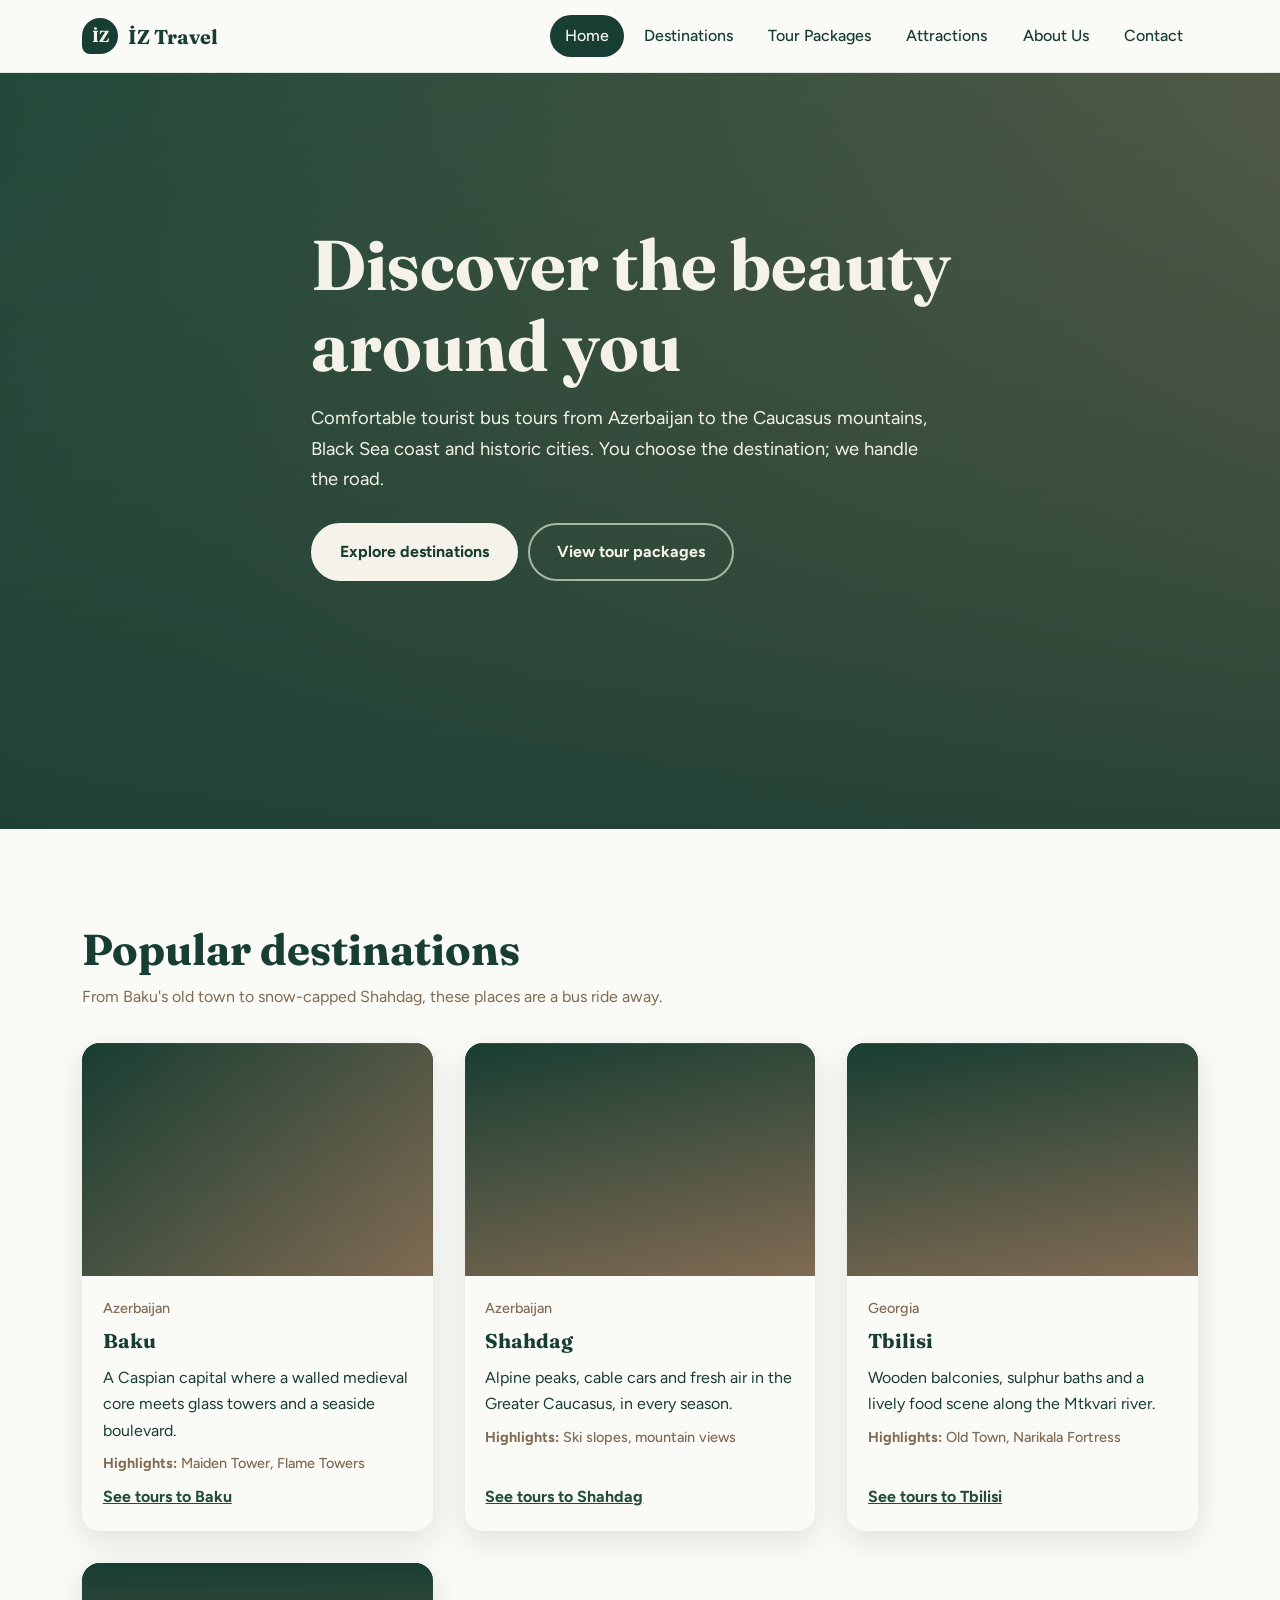
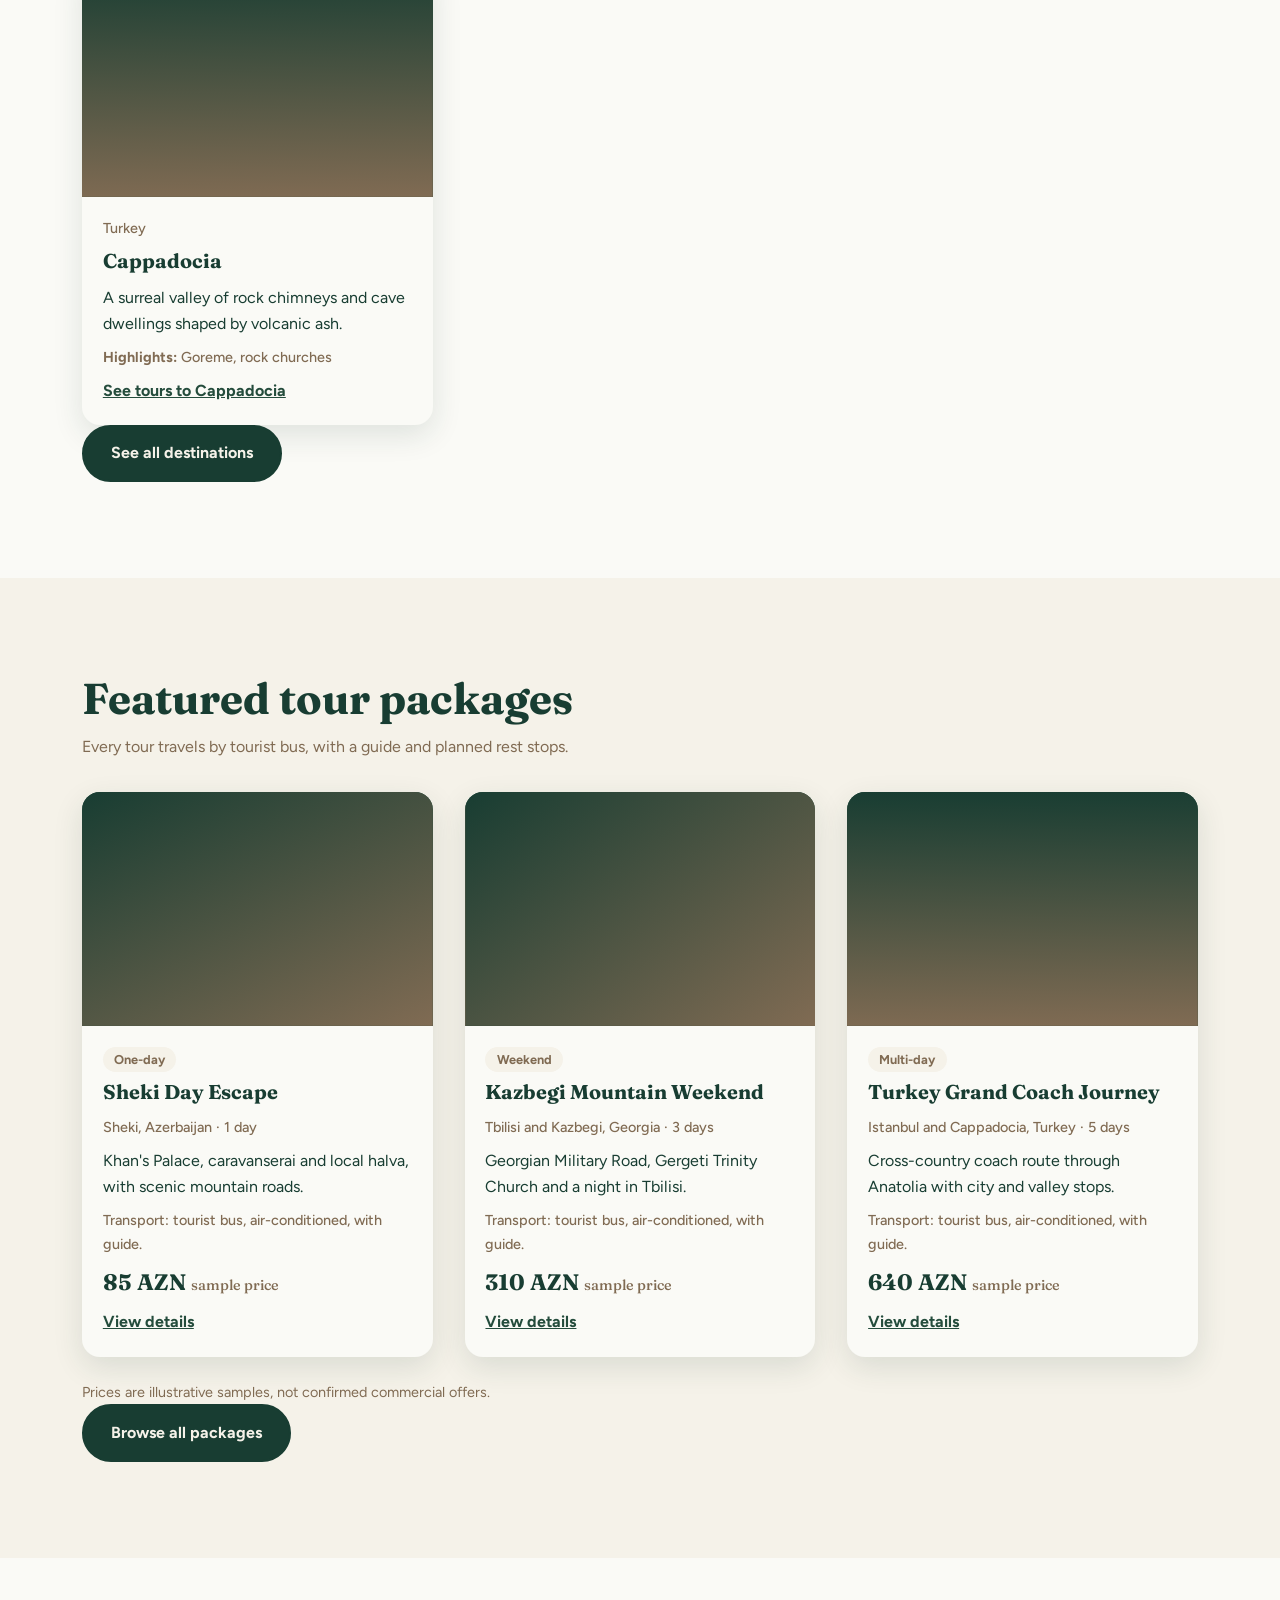
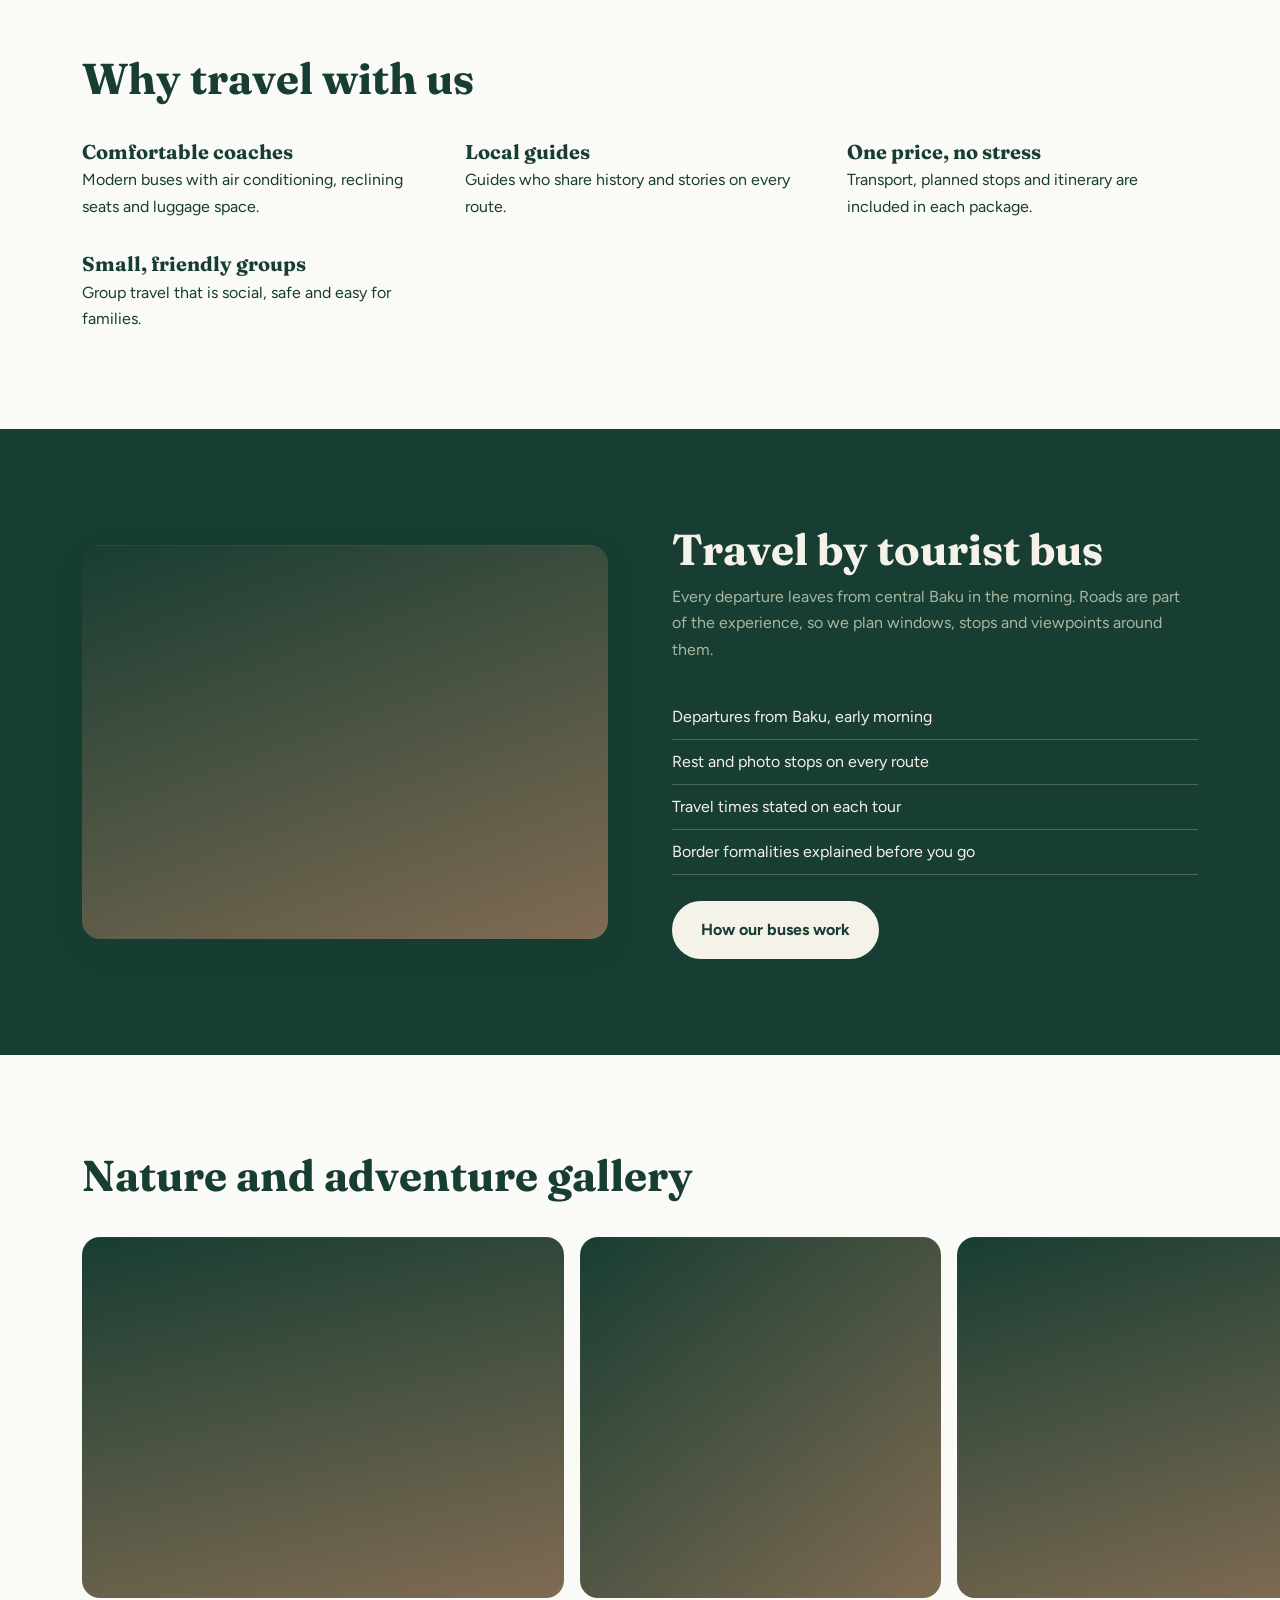
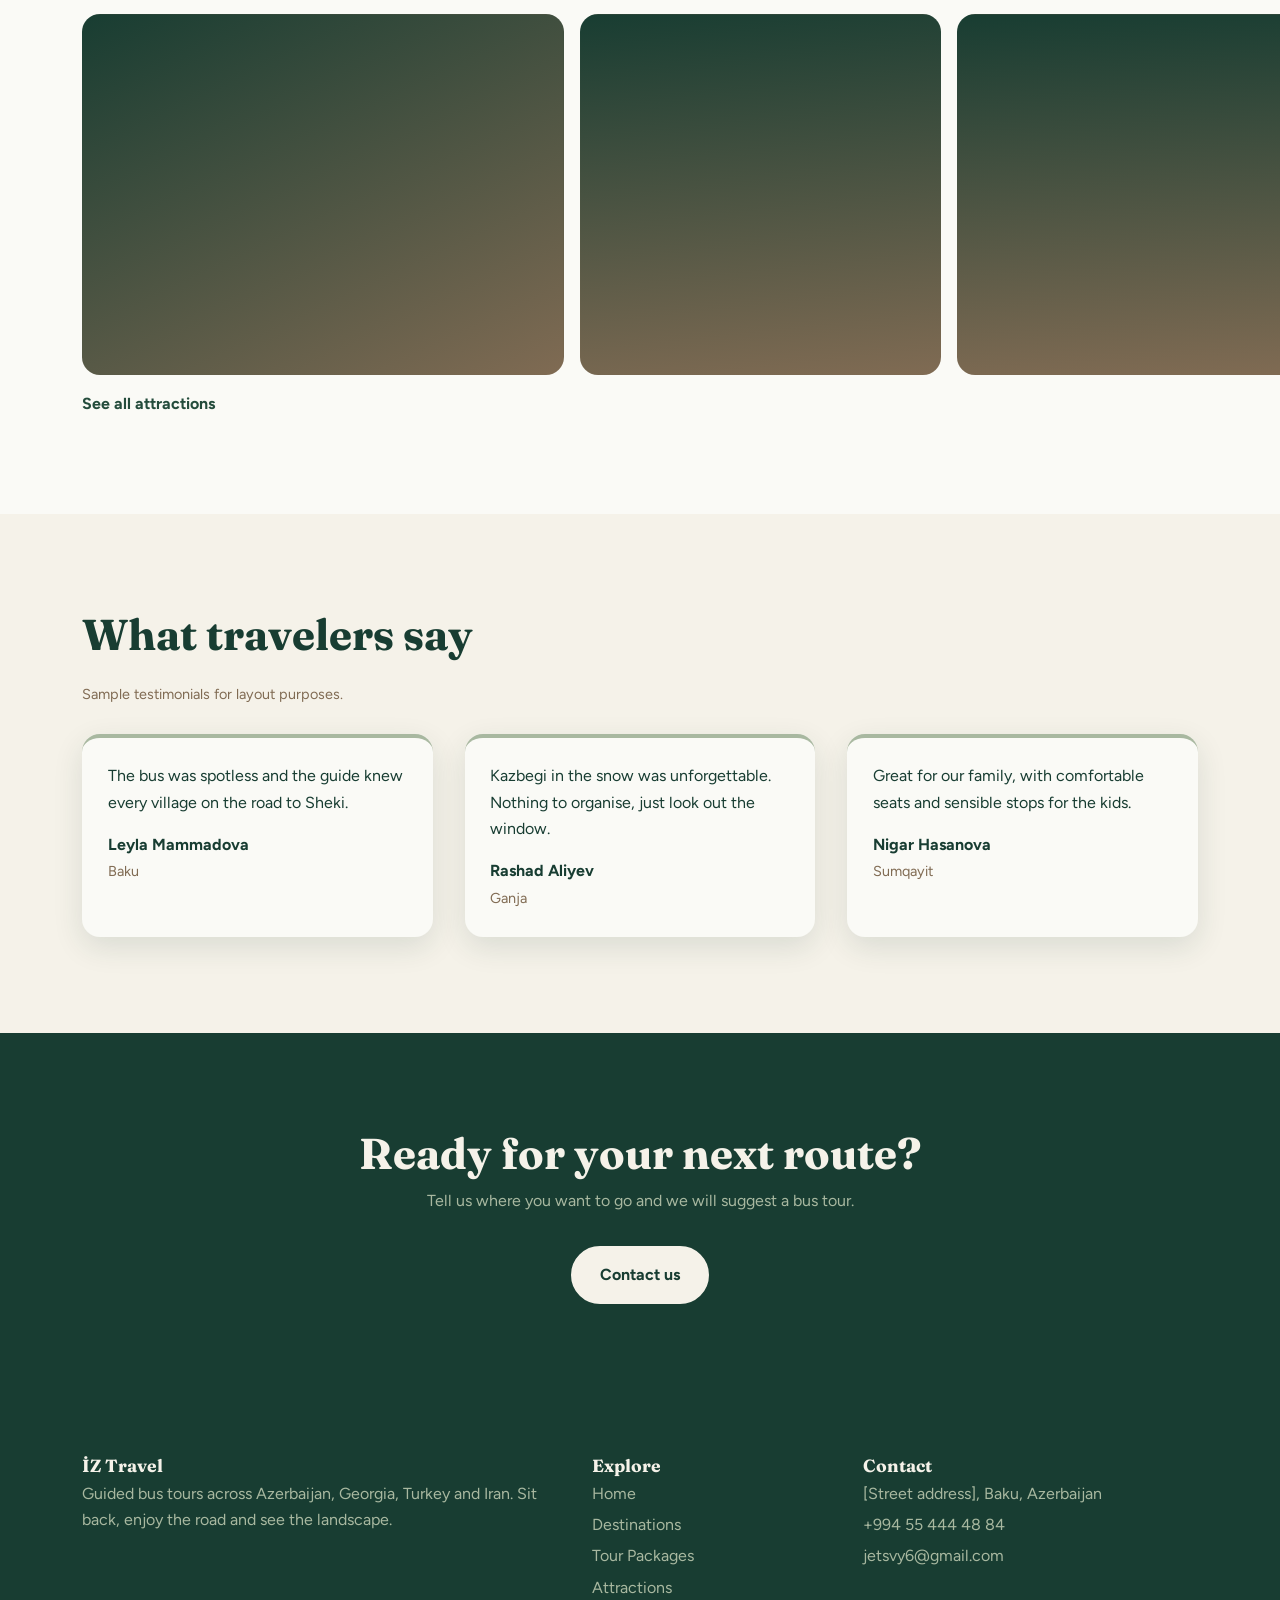
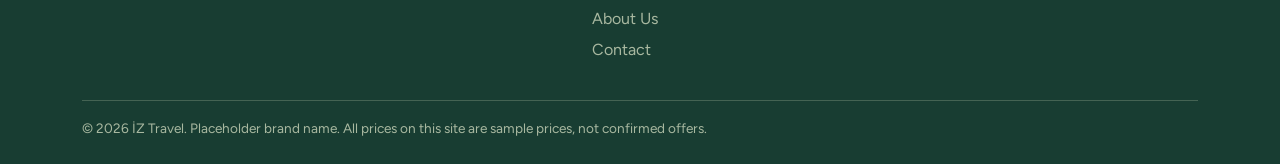
==== index.html @ ba912bdd "Add files via upload" ====
<!DOCTYPE html>
<html lang="en">
<head>
<meta charset="UTF-8">
<meta name="viewport" content="width=device-width, initial-scale=1">
<title>İZ Travel</title>
<meta name="description" content="Guided tourist bus tours across Azerbaijan, Georgia, Turkey and Iran.">
<link rel="stylesheet" href="style.css">
</head>
<body>
<header class="site-header"><nav class="nav" aria-label="Main">
<a class="brand" href="index.html"><span class="logo">İZ</span>İZ Travel</a>
<input type="checkbox" id="nav-toggle" class="nav-toggle" aria-label="Toggle menu"><label for="nav-toggle" class="burger">Menu</label>
<ul class="nav-links">
<li><a href="index.html" class="active" aria-current="page">Home</a></li>
<li><a href="destinations.html">Destinations</a></li>
<li><a href="tours.html">Tour Packages</a></li>
<li><a href="attractions.html">Attractions</a></li>
<li><a href="about.html">About Us</a></li>
<li><a href="contact.html">Contact</a></li>
</ul></nav></header><main>
<section class="hero"><div class="wrap">
<h1>Discover the beauty around you</h1>
<p>Comfortable tourist bus tours from Azerbaijan to the Caucasus mountains, Black Sea coast and historic cities. You choose the destination; we handle the road.</p>
<a class="btn" href="destinations.html">Explore destinations</a><a class="btn ghost" href="tours.html">View tour packages</a>
</div></section>
<section class="section"><div class="wrap"><h2>Popular destinations</h2><p class="lead">From Baku's old town to snow-capped Shahdag, these places are a bus ride away.</p><div class="grid">
<article class="card"><div class="pic img-baku" role="img" aria-label="Baku, Azerbaijan"></div><div class="body"><span class="meta">Azerbaijan</span><h3>Baku</h3><p>A Caspian capital where a walled medieval core meets glass towers and a seaside boulevard.</p><p class="meta"><strong>Highlights:</strong> Maiden Tower, Flame Towers</p><a class="more" href="tours.html">See tours to Baku</a></div></article>
<article class="card"><div class="pic img-shahdag" role="img" aria-label="Shahdag, Azerbaijan"></div><div class="body"><span class="meta">Azerbaijan</span><h3>Shahdag</h3><p>Alpine peaks, cable cars and fresh air in the Greater Caucasus, in every season.</p><p class="meta"><strong>Highlights:</strong> Ski slopes, mountain views</p><a class="more" href="tours.html">See tours to Shahdag</a></div></article>
<article class="card"><div class="pic img-tbilisi" role="img" aria-label="Tbilisi, Georgia"></div><div class="body"><span class="meta">Georgia</span><h3>Tbilisi</h3><p>Wooden balconies, sulphur baths and a lively food scene along the Mtkvari river.</p><p class="meta"><strong>Highlights:</strong> Old Town, Narikala Fortress</p><a class="more" href="tours.html">See tours to Tbilisi</a></div></article>
<article class="card"><div class="pic img-cappadocia" role="img" aria-label="Cappadocia, Turkey"></div><div class="body"><span class="meta">Turkey</span><h3>Cappadocia</h3><p>A surreal valley of rock chimneys and cave dwellings shaped by volcanic ash.</p><p class="meta"><strong>Highlights:</strong> Goreme, rock churches</p><a class="more" href="tours.html">See tours to Cappadocia</a></div></article>
</div><p><a class="btn solid" href="destinations.html">See all destinations</a></p></div></section>
<section class="section alt"><div class="wrap"><h2>Featured tour packages</h2><p class="lead">Every tour travels by tourist bus, with a guide and planned rest stops.</p><div class="grid">
<article class="card"><div class="pic img-sheki" role="img" aria-label="Sheki Day Escape"></div><div class="body"><span class="tag">One-day</span><h3>Sheki Day Escape</h3><p class="meta">Sheki, Azerbaijan &middot; 1 day</p><p>Khan's Palace, caravanserai and local halva, with scenic mountain roads.</p><p class="meta">Transport: tourist bus, air-conditioned, with guide.</p><p class="price">85 AZN <span class="meta">sample price</span></p><a class="more" href="contact.html#enquiry">View details</a></div></article>
<article class="card"><div class="pic img-kazbegi" role="img" aria-label="Kazbegi Mountain Weekend"></div><div class="body"><span class="tag">Weekend</span><h3>Kazbegi Mountain Weekend</h3><p class="meta">Tbilisi and Kazbegi, Georgia &middot; 3 days</p><p>Georgian Military Road, Gergeti Trinity Church and a night in Tbilisi.</p><p class="meta">Transport: tourist bus, air-conditioned, with guide.</p><p class="price">310 AZN <span class="meta">sample price</span></p><a class="more" href="contact.html#enquiry">View details</a></div></article>
<article class="card"><div class="pic img-cappadocia" role="img" aria-label="Turkey Grand Coach Journey"></div><div class="body"><span class="tag">Multi-day</span><h3>Turkey Grand Coach Journey</h3><p class="meta">Istanbul and Cappadocia, Turkey &middot; 5 days</p><p>Cross-country coach route through Anatolia with city and valley stops.</p><p class="meta">Transport: tourist bus, air-conditioned, with guide.</p><p class="price">640 AZN <span class="meta">sample price</span></p><a class="more" href="contact.html#enquiry">View details</a></div></article>
</div><p class="note">Prices are illustrative samples, not confirmed commercial offers.</p><p><a class="btn solid" href="tours.html">Browse all packages</a></p></div></section>
<section class="section"><div class="wrap"><h2>Why travel with us</h2><br><div class="grid">
<div><h3>Comfortable coaches</h3><p>Modern buses with air conditioning, reclining seats and luggage space.</p></div>
<div><h3>Local guides</h3><p>Guides who share history and stories on every route.</p></div>
<div><h3>One price, no stress</h3><p>Transport, planned stops and itinerary are included in each package.</p></div>
<div><h3>Small, friendly groups</h3><p>Group travel that is social, safe and easy for families.</p></div>
</div></div></section>
<section class="section dark"><div class="wrap split"><div class="pic img-bus" role="img" aria-label="Modern tourist coach on a mountain road"></div>
<div><h2>Travel by tourist bus</h2><p class="lead">Every departure leaves from central Baku in the morning. Roads are part of the experience, so we plan windows, stops and viewpoints around them.</p>
<ul class="facts"><li>Departures from Baku, early morning</li><li>Rest and photo stops on every route</li><li>Travel times stated on each tour</li><li>Border formalities explained before you go</li></ul><br><a class="btn" href="about.html#bus">How our buses work</a></div></div></section>
<section class="section"><div class="wrap"><h2>Nature and adventure gallery</h2><br><div class="gallery">
<div class="img-nohur" role="img" aria-label="Nohur Lake"></div><div class="img-waterfall" role="img" aria-label="Waterfall in a forest"></div><div class="img-khinalig" role="img" aria-label="Khinalig village"></div>
<div class="img-uzungol" role="img" aria-label="Uzungol Lake"></div><div class="img-gobustan" role="img" aria-label="Gobustan rock landscape"></div><div class="img-batumi" role="img" aria-label="Batumi seafront"></div>
</div><p><a class="back" href="attractions.html">See all attractions</a></p></div></section>
<section class="section alt"><div class="wrap"><h2>What travelers say</h2><p class="note">Sample testimonials for layout purposes.</p><br><div class="grid">
<blockquote class="quote"><p>The bus was spotless and the guide knew every village on the road to Sheki.</p><strong>Leyla Mammadova</strong><span>Baku</span></blockquote>
<blockquote class="quote"><p>Kazbegi in the snow was unforgettable. Nothing to organise, just look out the window.</p><strong>Rashad Aliyev</strong><span>Ganja</span></blockquote>
<blockquote class="quote"><p>Great for our family, with comfortable seats and sensible stops for the kids.</p><strong>Nigar Hasanova</strong><span>Sumqayit</span></blockquote>
</div></div></section>
<section class="section dark cta"><div class="wrap"><h2>Ready for your next route?</h2><p class="lead">Tell us where you want to go and we will suggest a bus tour.</p><a class="btn" href="contact.html">Contact us</a></div></section>
</main>
<footer class="site-footer"><div class="wrap">
<div class="foot">
<div><h3>İZ Travel</h3><p>Guided bus tours across Azerbaijan, Georgia, Turkey and Iran. Sit back, enjoy the road and see the landscape.</p></div>
<div><h3>Explore</h3><ul><li><a href="index.html">Home</a></li><li><a href="destinations.html">Destinations</a></li><li><a href="tours.html">Tour Packages</a></li><li><a href="attractions.html">Attractions</a></li><li><a href="about.html">About Us</a></li><li><a href="contact.html">Contact</a></li></ul></div>
<div><h3>Contact</h3><ul><li>[Street address], Baku, Azerbaijan</li><li>+994 55 444 48 84</li><li>jetsvy6@gmail.com</li></ul></div>
</div>
<p class="copy">&copy; 2026 İZ Travel. Placeholder brand name. All prices on this site are sample prices, not confirmed offers.</p>
</div></footer>
</body></html>
---- style.css ----
/* 1. VARIABLES */
@import url('https://fonts.googleapis.com/css2?family=Fraunces:opsz,wght@9..144,500;9..144,700&family=Figtree:wght@400;500;700&display=swap');
:root{--forest:#183D32;--deep:#244C3C;--sage:#A8B8A0;--cream:#F5F2E9;--white:#FAFAF6;--earth:#806B53;
--r:18px;--shadow:0 10px 30px rgba(24,61,50,.12);--gap:clamp(1rem,3vw,2rem);--wrap:1180px;
--serif:'Fraunces',Georgia,serif;--sans:'Figtree',system-ui,sans-serif}
/* 2. BASE */
*{box-sizing:border-box;margin:0;padding:0}
html{scroll-behavior:smooth}
body{font-family:var(--sans);background:var(--white);color:var(--forest);line-height:1.65;overflow-x:hidden}
h1,h2,h3{font-family:var(--serif);line-height:1.15;color:var(--forest)}
h1{font-size:clamp(2.4rem,6vw,4.4rem)}h2{font-size:clamp(1.8rem,3.6vw,2.7rem);margin-bottom:.6rem}h3{font-size:1.25rem;margin-bottom:.3rem}
a{color:inherit}ul{list-style:none}
:focus-visible{outline:3px solid var(--earth);outline-offset:3px}
.wrap{max-width:var(--wrap);margin:auto;padding:0 var(--gap)}
.section{padding:clamp(3.5rem,8vw,6rem) 0}.alt{background:var(--cream)}.dark{background:var(--forest);color:var(--cream)}
.dark h2,.dark h3{color:var(--cream)}
.lead{max-width:62ch;color:var(--earth);margin-bottom:2rem}.dark .lead{color:var(--sage)}
.note{font-size:.9rem;color:var(--earth);margin-top:1.5rem}
/* 3. NAVIGATION */
.site-header{position:sticky;top:0;z-index:50;background:rgba(250,250,246,.96);border-bottom:1px solid rgba(24,61,50,.1)}
.nav{display:flex;align-items:center;justify-content:space-between;height:72px;max-width:var(--wrap);margin:auto;padding:0 var(--gap)}
.brand{display:flex;align-items:center;gap:.6rem;font-family:var(--serif);font-weight:700;font-size:1.25rem;text-decoration:none}
.logo{width:36px;height:36px;border-radius:50% 50% 50% 8px;background:var(--forest);color:var(--cream);display:grid;place-items:center;font-size:1rem}
.nav-links{display:flex;gap:.3rem}
.nav-links a{display:block;padding:.5rem .95rem;border-radius:99px;text-decoration:none;font-weight:500;transition:background .25s}
.nav-links a:hover{background:var(--cream)}.nav-links a.active{background:var(--forest);color:var(--cream)}
.nav-toggle{display:none}.burger{display:none;cursor:pointer;font-weight:700;padding:.5rem 1rem;border:2px solid var(--forest);border-radius:99px}
/* 4. BUTTONS */
.btn{display:inline-block;padding:.85rem 1.7rem;border-radius:99px;background:var(--cream);color:var(--forest);font-weight:700;text-decoration:none;border:2px solid var(--cream);cursor:pointer;font:inherit;font-weight:700;transition:transform .25s,background .25s}
.btn:hover{transform:translateY(-3px)}
.btn.solid{background:var(--forest);color:var(--cream);border-color:var(--forest)}.btn.solid:hover{background:var(--deep)}
.btn.ghost{background:transparent;color:var(--cream);border-color:var(--sage)}
.btn.line{background:transparent;border-color:var(--forest)}
/* 5. IMAGES (local file with colour fallback, so missing photos never look broken) */
[class*="img-"]{background-size:cover;background-position:center;background-color:var(--deep)}
/* 6. HERO */
.hero{min-height:84vh;display:flex;align-items:flex-end;color:var(--cream);position:relative;
background:linear-gradient(180deg,rgba(24,61,50,.2),rgba(24,61,50,.85)),url(../images/hero.jpg) center/cover,linear-gradient(135deg,var(--deep),var(--earth))}
.hero .wrap{padding-bottom:clamp(3rem,8vw,6rem)}.hero h1{color:var(--cream);max-width:14ch;margin-bottom:1rem}
.hero p{max-width:52ch;font-size:1.15rem;margin-bottom:1.8rem}.hero .btn+.btn{margin-left:.6rem}
.page-hero{padding:clamp(4rem,10vw,7rem) 0 3rem;background:linear-gradient(rgba(24,61,50,.82),rgba(24,61,50,.82)),url(../images/hero.jpg) center/cover,var(--forest);color:var(--cream)}
.page-hero h1,.page-hero p{color:var(--cream)}.page-hero p{max-width:60ch;margin-top:.8rem}
/* 7. GRIDS & CARDS */
.grid{display:grid;gap:var(--gap);grid-template-columns:repeat(auto-fill,minmax(270px,1fr))}
.card{background:var(--white);border-radius:var(--r);overflow:hidden;box-shadow:var(--shadow);display:flex;flex-direction:column;transition:transform .3s}
.card:hover{transform:translateY(-6px)}
.card .pic{aspect-ratio:3/2}.card .body{padding:1.3rem;display:flex;flex-direction:column;gap:.5rem;flex:1}
.card .meta{font-size:.9rem;color:var(--earth);font-weight:500}.card .more{margin-top:auto;font-weight:700;color:var(--deep)}
.tag{align-self:flex-start;background:var(--cream);color:var(--earth);font-size:.8rem;font-weight:700;padding:.15rem .7rem;border-radius:99px}
.price{font-family:var(--serif);font-size:1.4rem;font-weight:700}
.split{display:grid;grid-template-columns:1fr 1fr;gap:clamp(1.5rem,5vw,4rem);align-items:center}
.split .pic{aspect-ratio:4/3;border-radius:var(--r);box-shadow:var(--shadow)}
.facts li{padding:.55rem 0;border-bottom:1px solid rgba(168,184,160,.35)}
.gallery{display:grid;gap:1rem;grid-template-columns:repeat(3,1fr)}
.gallery div{aspect-ratio:1;border-radius:var(--r);transition:transform .3s}.gallery div:hover{transform:scale(1.03)}
.gallery div:nth-child(1),.gallery div:nth-child(4){grid-row:span 1;aspect-ratio:4/3}
.quote{padding:1.6rem;background:var(--white);border-radius:var(--r);box-shadow:var(--shadow);border-top:4px solid var(--sage)}
.quote p{margin-bottom:1rem}.quote strong{display:block}.quote span{font-size:.9rem;color:var(--earth)}
.cta{text-align:center}.cta .lead{margin-inline:auto}
.attr{display:grid;grid-template-columns:1fr 1fr;gap:clamp(1.5rem,4vw,3rem);align-items:center;margin-bottom:4rem}
.attr:nth-child(even) .pic{order:2}.attr .pic{aspect-ratio:3/2;border-radius:var(--r);box-shadow:var(--shadow)}
.fact{margin-top:.8rem;padding:.8rem 1rem;background:var(--cream);border-left:4px solid var(--earth);border-radius:0 12px 12px 0;font-size:.95rem}
.back{display:inline-block;margin-top:1rem;font-weight:700;text-decoration:none;color:var(--deep)}
/* 8. FORM */
.form{display:grid;gap:1rem;background:var(--cream);padding:clamp(1.3rem,4vw,2.2rem);border-radius:var(--r);box-shadow:var(--shadow)}
.form label{font-weight:700;display:grid;gap:.35rem}
.form input,.form textarea{font:inherit;padding:.8rem 1rem;border:2px solid var(--sage);border-radius:12px;background:var(--white);color:var(--forest)}
.form input:focus,.form textarea:focus{outline:none;border-color:var(--forest)}
/* 9. FOOTER */
.site-footer{background:var(--forest);color:var(--sage);padding:3.5rem 0 1.5rem}
.site-footer h3{color:var(--cream);font-size:1.1rem}.site-footer a{text-decoration:none}.site-footer a:hover{color:var(--cream)}
.foot{display:grid;grid-template-columns:2fr 1fr 1.4fr;gap:2rem}.foot li{margin:.3rem 0}
.copy{margin-top:2rem;padding-top:1rem;border-top:1px solid rgba(168,184,160,.3);font-size:.85rem}
/* 10. RESPONSIVE */
@media(max-width:860px){
.burger{display:block}.nav-links{display:none;position:absolute;top:72px;left:0;right:0;flex-direction:column;background:var(--white);padding:1rem var(--gap);box-shadow:var(--shadow)}
.nav-toggle:checked~.nav-links{display:flex}
.split,.attr,.foot{grid-template-columns:1fr}.attr:nth-child(even) .pic{order:0}.gallery{grid-template-columns:repeat(2,1fr)}
.hero .btn+.btn{margin:.6rem 0 0}}
@media(max-width:480px){.grid{grid-template-columns:1fr}}
@media(prefers-reduced-motion:reduce){*{transition:none!important;scroll-behavior:auto!important}}




.img-baku{background-image:url(../images/baku.jpg),linear-gradient(140deg,var(--forest),var(--earth))}
.img-gabala{background-image:url(../images/gabala.jpg),linear-gradient(147deg,var(--forest),var(--earth))}
.img-sheki{background-image:url(../images/sheki.jpg),linear-gradient(154deg,var(--forest),var(--earth))}
.img-guba{background-image:url(../images/guba.jpg),linear-gradient(161deg,var(--forest),var(--earth))}
.img-shahdag{background-image:url(../images/shahdag.jpg),linear-gradient(168deg,var(--forest),var(--earth))}
.img-shamakhi{background-image:url(../images/shamakhi.jpg),linear-gradient(175deg,var(--forest),var(--earth))}
.img-lankaran{background-image:url(../images/lankaran.jpg),linear-gradient(142deg,var(--forest),var(--earth))}
.img-ganja{background-image:url(../images/ganja.jpg),linear-gradient(149deg,var(--forest),var(--earth))}
.img-shusha{background-image:url(../images/shusha.jpg),linear-gradient(156deg,var(--forest),var(--earth))}
.img-khinalig{background-image:url(../images/khinalig.jpg),linear-gradient(163deg,var(--forest),var(--earth))}
.img-tbilisi{background-image:url(../images/tbilisi.jpg),linear-gradient(170deg,var(--forest),var(--earth))}
.img-batumi{background-image:url(../images/batumi.jpg),linear-gradient(177deg,var(--forest),var(--earth))}
.img-kazbegi{background-image:url(../images/kazbegi.jpg),linear-gradient(144deg,var(--forest),var(--earth))}
.img-borjomi{background-image:url(../images/borjomi.jpg),linear-gradient(151deg,var(--forest),var(--earth))}
.img-istanbul{background-image:url(../images/istanbul.jpg),linear-gradient(158deg,var(--forest),var(--earth))}
.img-trabzon{background-image:url(../images/trabzon.jpg),linear-gradient(165deg,var(--forest),var(--earth))}
.img-rize{background-image:url(../images/rize.jpg),linear-gradient(172deg,var(--forest),var(--earth))}
.img-cappadocia{background-image:url(../images/cappadocia.jpg),linear-gradient(179deg,var(--forest),var(--earth))}
.img-tabriz{background-image:url(../images/tabriz.jpg),linear-gradient(146deg,var(--forest),var(--earth))}
.img-ardabil{background-image:url(../images/ardabil.jpg),linear-gradient(153deg,var(--forest),var(--earth))}
.img-bus{background-image:url(../images/bus.jpg),linear-gradient(160deg,var(--forest),var(--earth))}
.img-nohur{background-image:url(../images/nohur.jpg),linear-gradient(167deg,var(--forest),var(--earth))}
.img-gobustan{background-image:url(../images/gobustan.jpg),linear-gradient(174deg,var(--forest),var(--earth))}
.img-waterfall{background-image:url(../images/waterfall.jpg),linear-gradient(141deg,var(--forest),var(--earth))}
.img-maiden{background-image:url(../images/maiden.jpg),linear-gradient(148deg,var(--forest),var(--earth))}
.img-uzungol{background-image:url(../images/uzungol.jpg),linear-gradient(155deg,var(--forest),var(--earth))}
.img-gergeti{background-image:url(../images/gergeti.jpg),linear-gradient(162deg,var(--forest),var(--earth))}
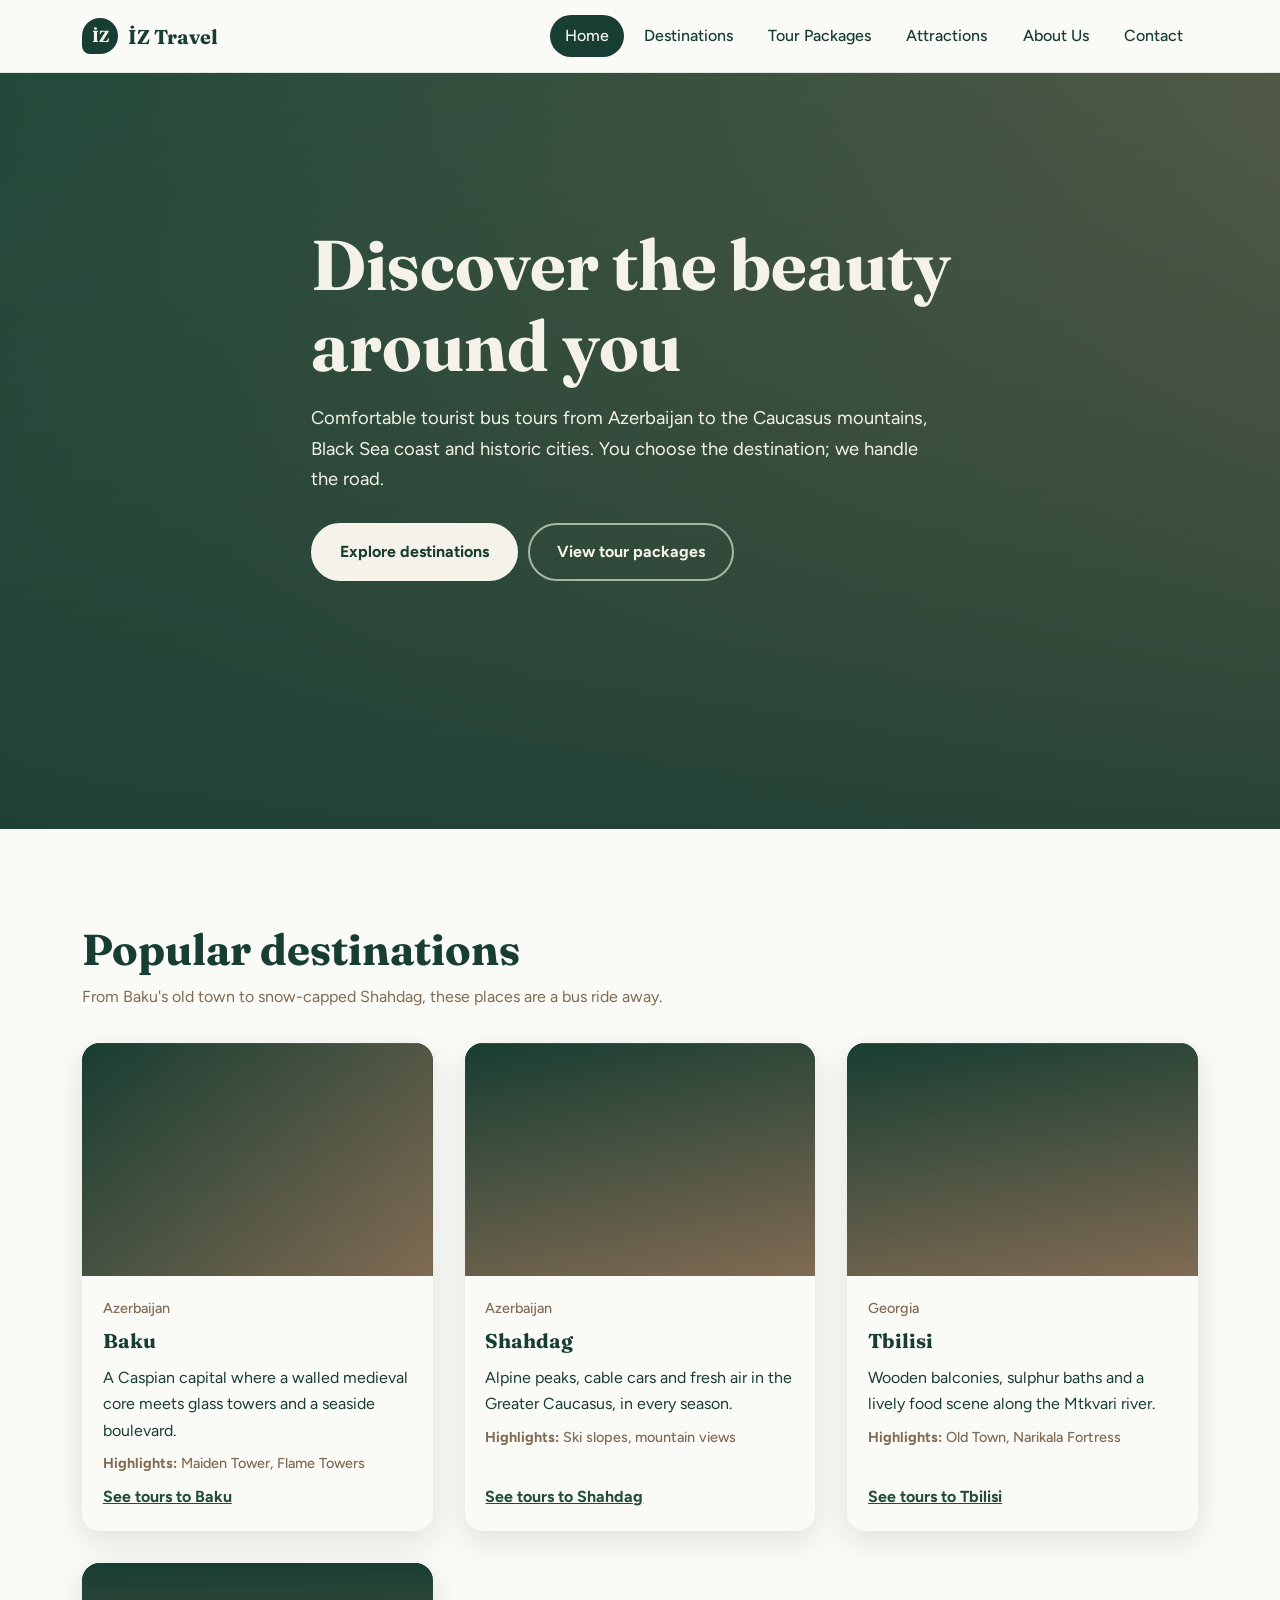
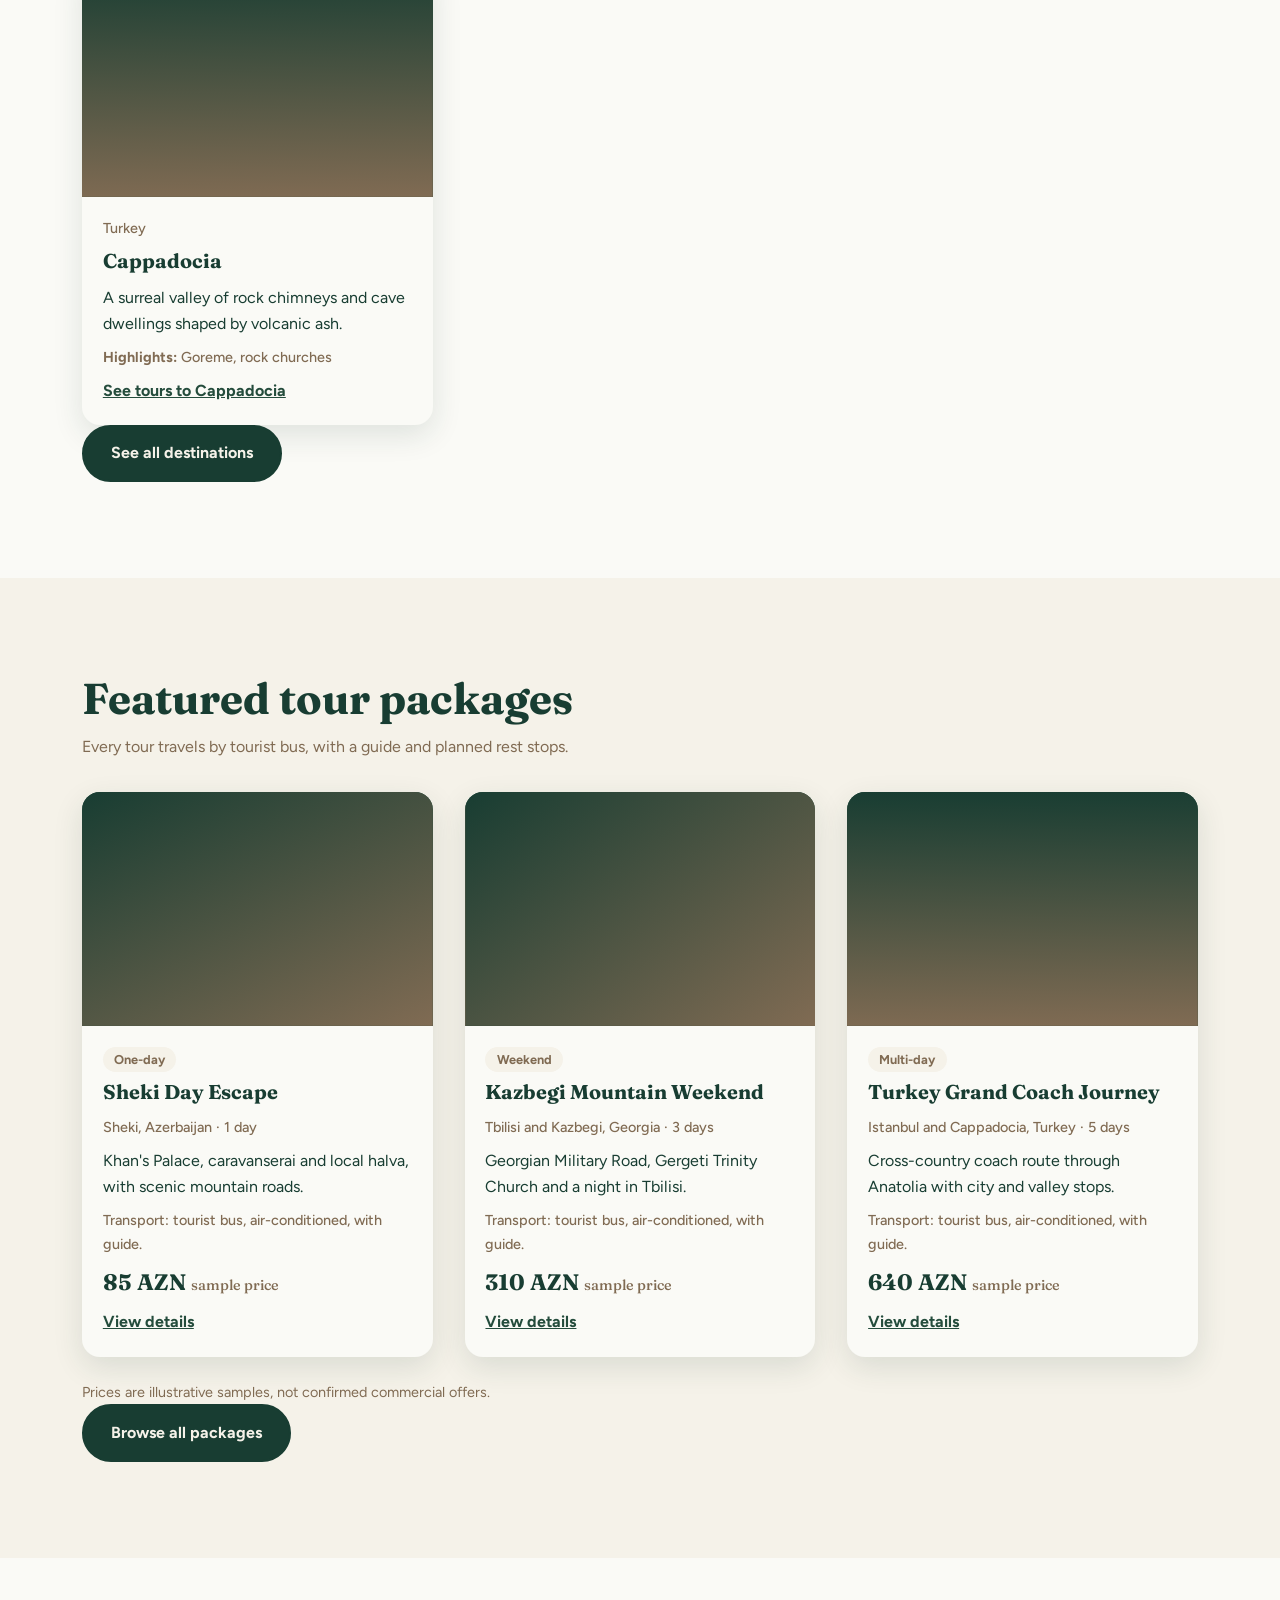
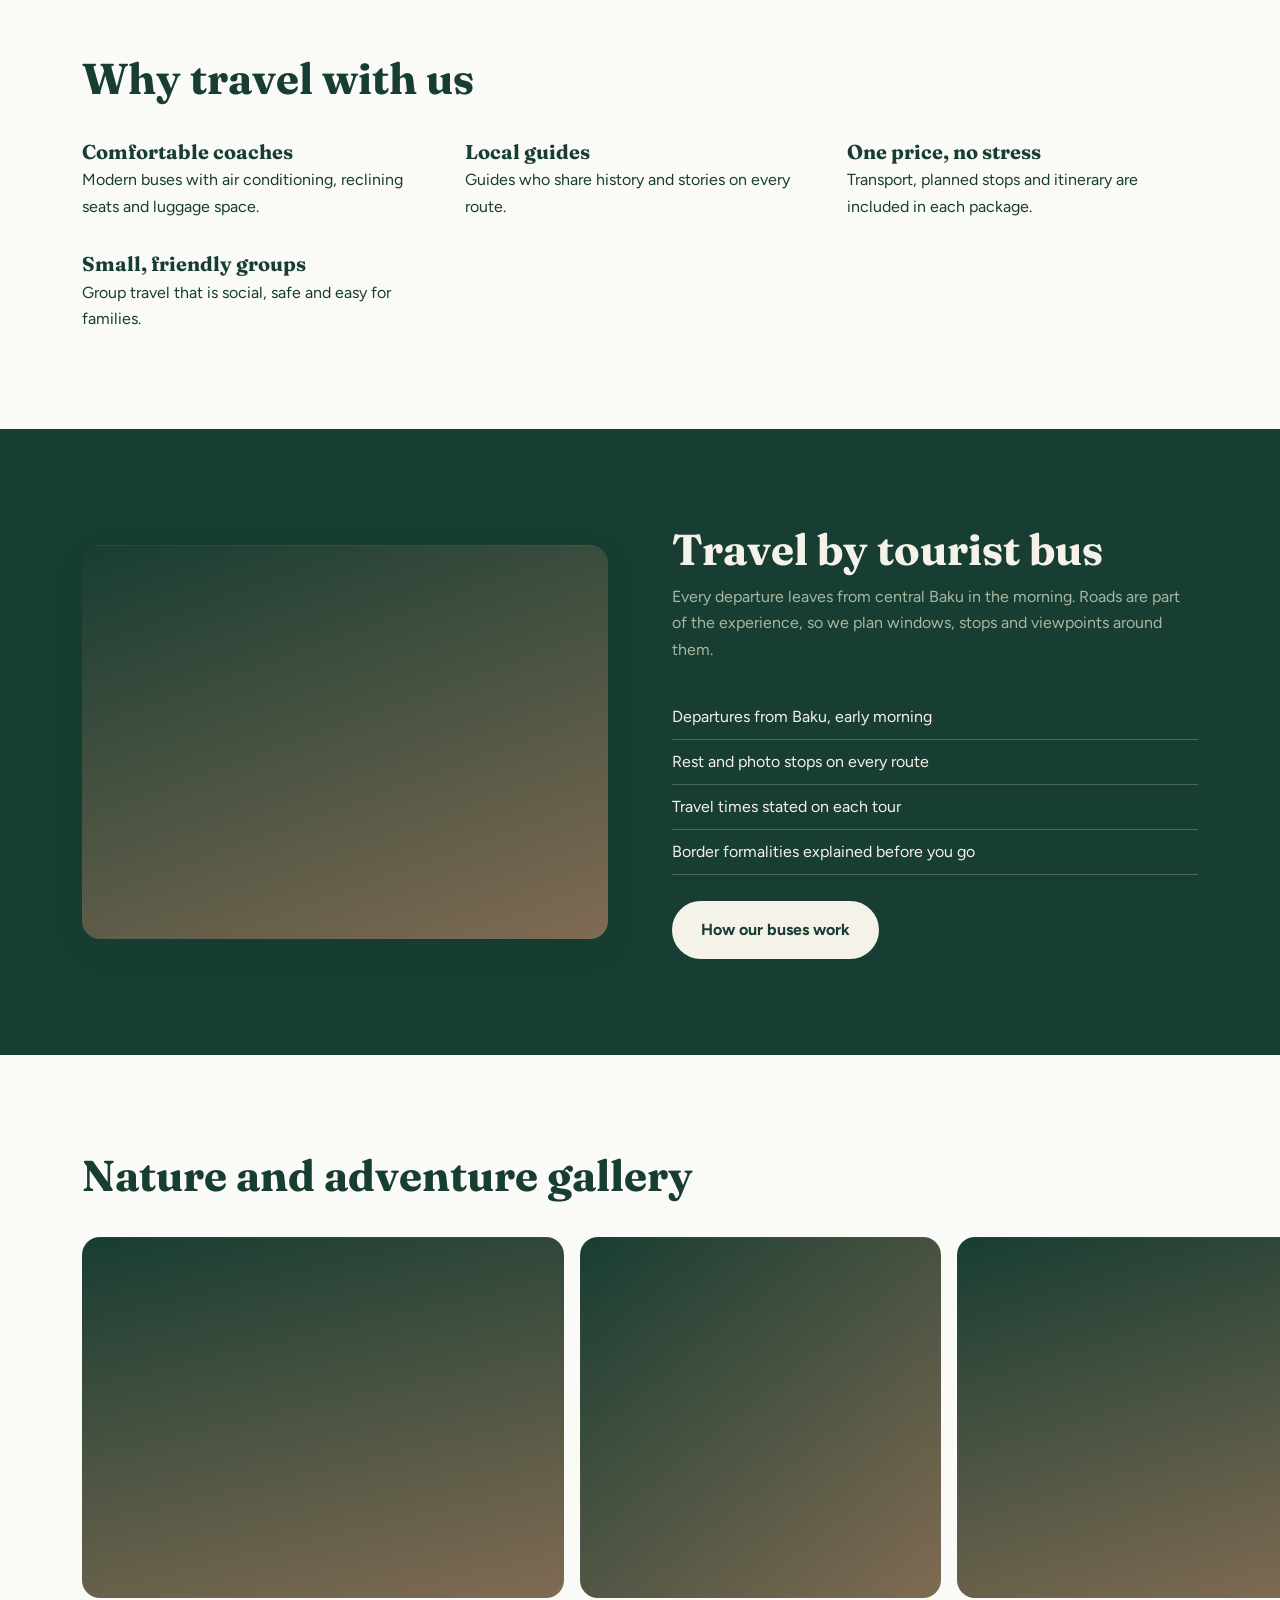
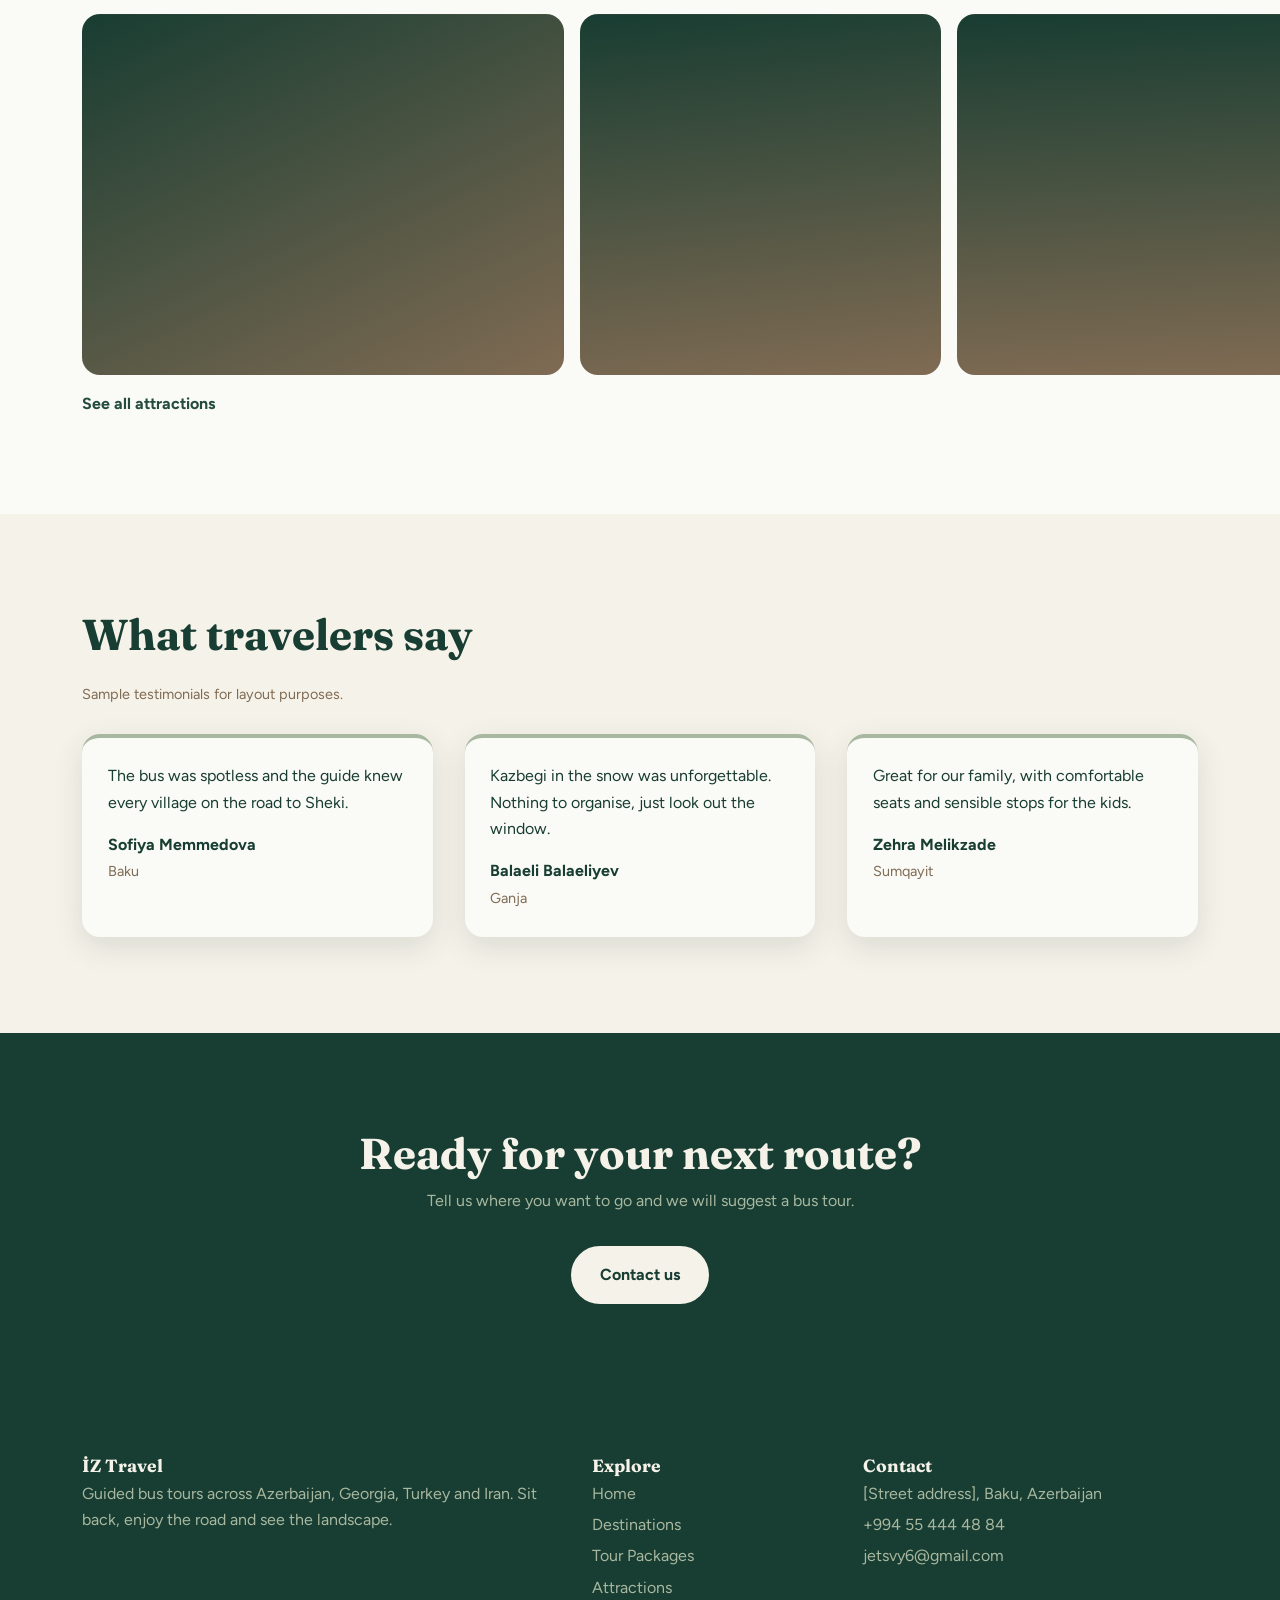
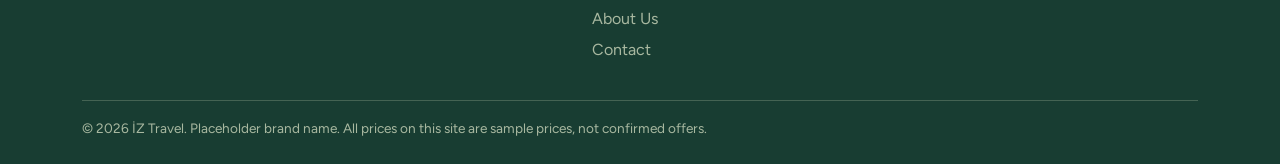
==== commit 2729f599: "Update index.html" ====
--- a/index.html
+++ b/index.html
@@ -1,7 +1,7 @@
 <!DOCTYPE html>
 <html lang="en">
 <head>
-<meta charset="UTF-8">
+<meta charset="UTF-8" >
 <meta name="viewport" content="width=device-width, initial-scale=1">
 <title>İZ Travel</title>
 <meta name="description" content="Guided tourist bus tours across Azerbaijan, Georgia, Turkey and Iran.">
@@ -49,9 +49,9 @@
 <div class="img-uzungol" role="img" aria-label="Uzungol Lake"></div><div class="img-gobustan" role="img" aria-label="Gobustan rock landscape"></div><div class="img-batumi" role="img" aria-label="Batumi seafront"></div>
 </div><p><a class="back" href="attractions.html">See all attractions</a></p></div></section>
 <section class="section alt"><div class="wrap"><h2>What travelers say</h2><p class="note">Sample testimonials for layout purposes.</p><br><div class="grid">
-<blockquote class="quote"><p>The bus was spotless and the guide knew every village on the road to Sheki.</p><strong>Leyla Mammadova</strong><span>Baku</span></blockquote>
-<blockquote class="quote"><p>Kazbegi in the snow was unforgettable. Nothing to organise, just look out the window.</p><strong>Rashad Aliyev</strong><span>Ganja</span></blockquote>
-<blockquote class="quote"><p>Great for our family, with comfortable seats and sensible stops for the kids.</p><strong>Nigar Hasanova</strong><span>Sumqayit</span></blockquote>
+<blockquote class="quote"><p>The bus was spotless and the guide knew every village on the road to Sheki.</p><strong>Sofiya Memmedova</strong><span>Baku</span></blockquote>
+<blockquote class="quote"><p>Kazbegi in the snow was unforgettable. Nothing to organise, just look out the window.</p><strong>Balaeli Balaeliyev</strong><span>Ganja</span></blockquote>
+<blockquote class="quote"><p>Great for our family, with comfortable seats and sensible stops for the kids.</p><strong>Zehra Melikzade</strong><span>Sumqayit</span></blockquote>
 </div></div></section>
 <section class="section dark cta"><div class="wrap"><h2>Ready for your next route?</h2><p class="lead">Tell us where you want to go and we will suggest a bus tour.</p><a class="btn" href="contact.html">Contact us</a></div></section>
 </main>
@@ -63,4 +63,4 @@
 </div>
 <p class="copy">&copy; 2026 İZ Travel. Placeholder brand name. All prices on this site are sample prices, not confirmed offers.</p>
 </div></footer>
-</body></html>+</body></html>
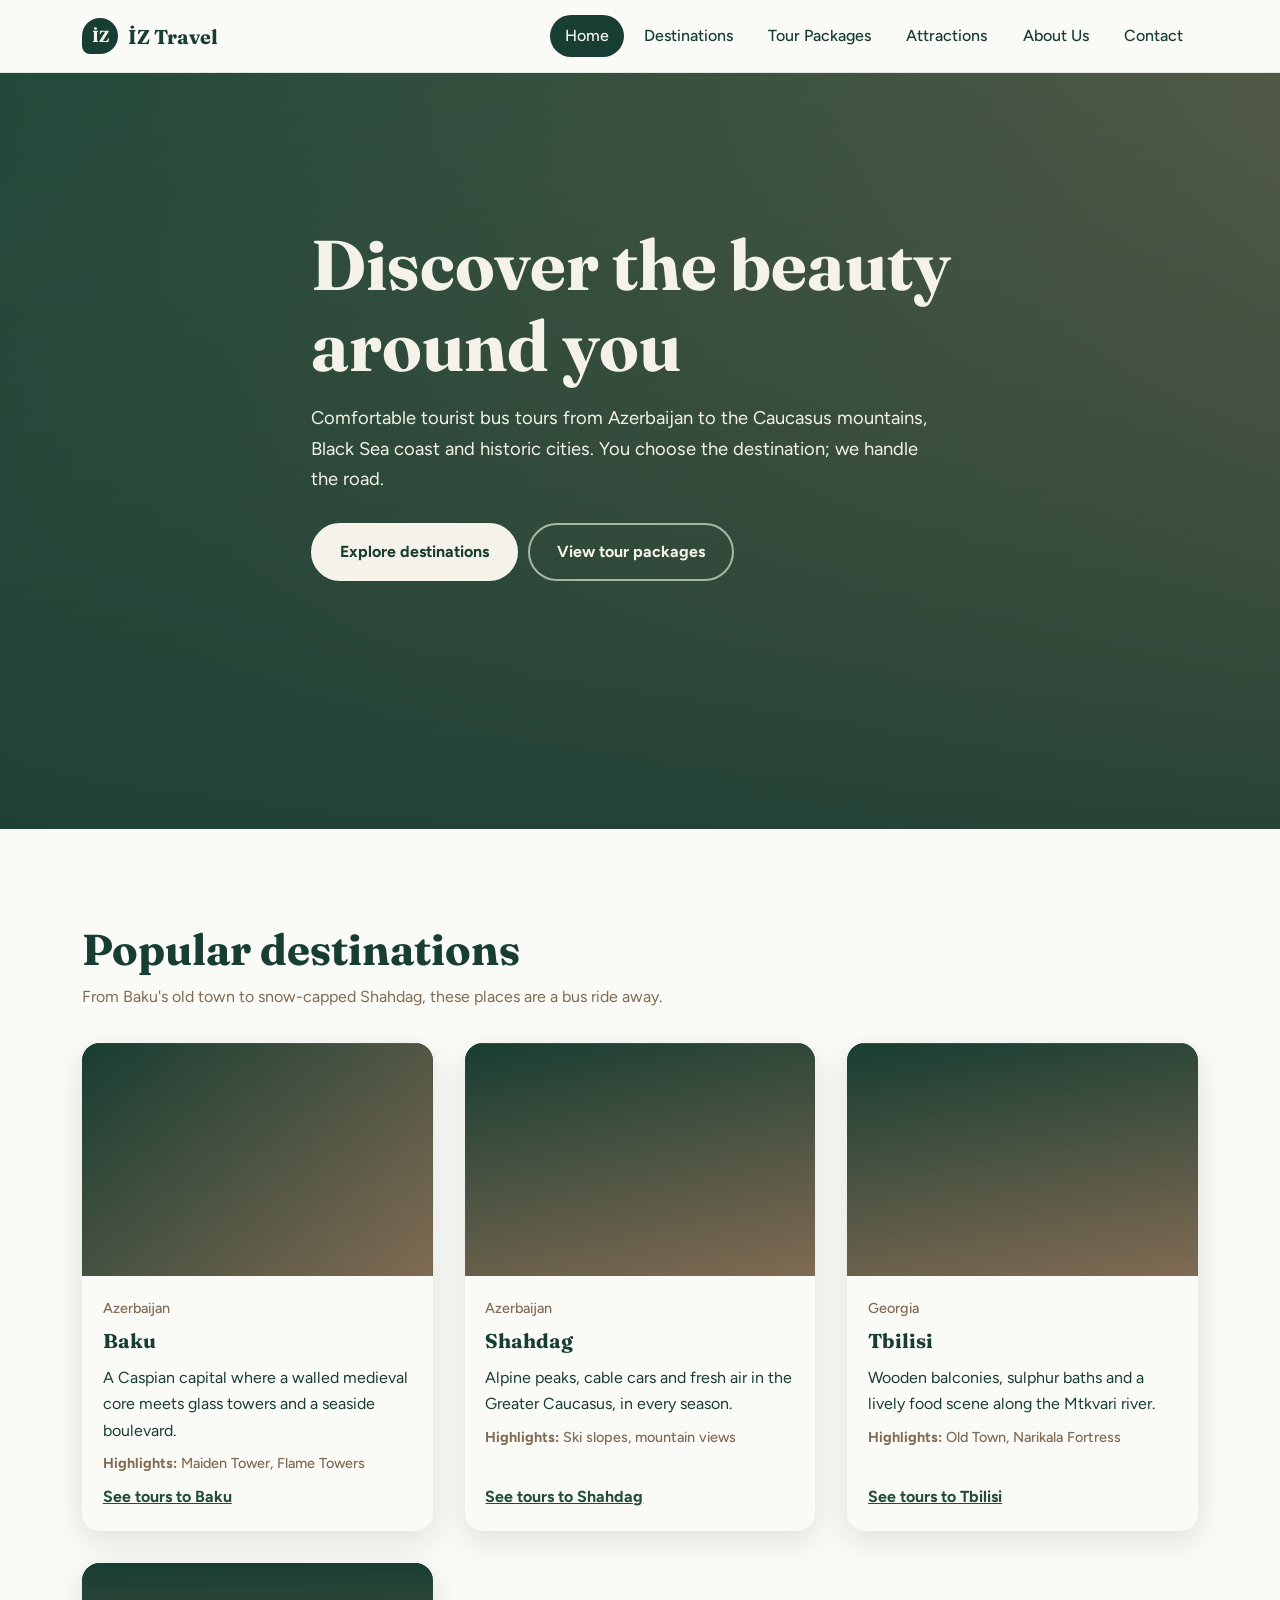
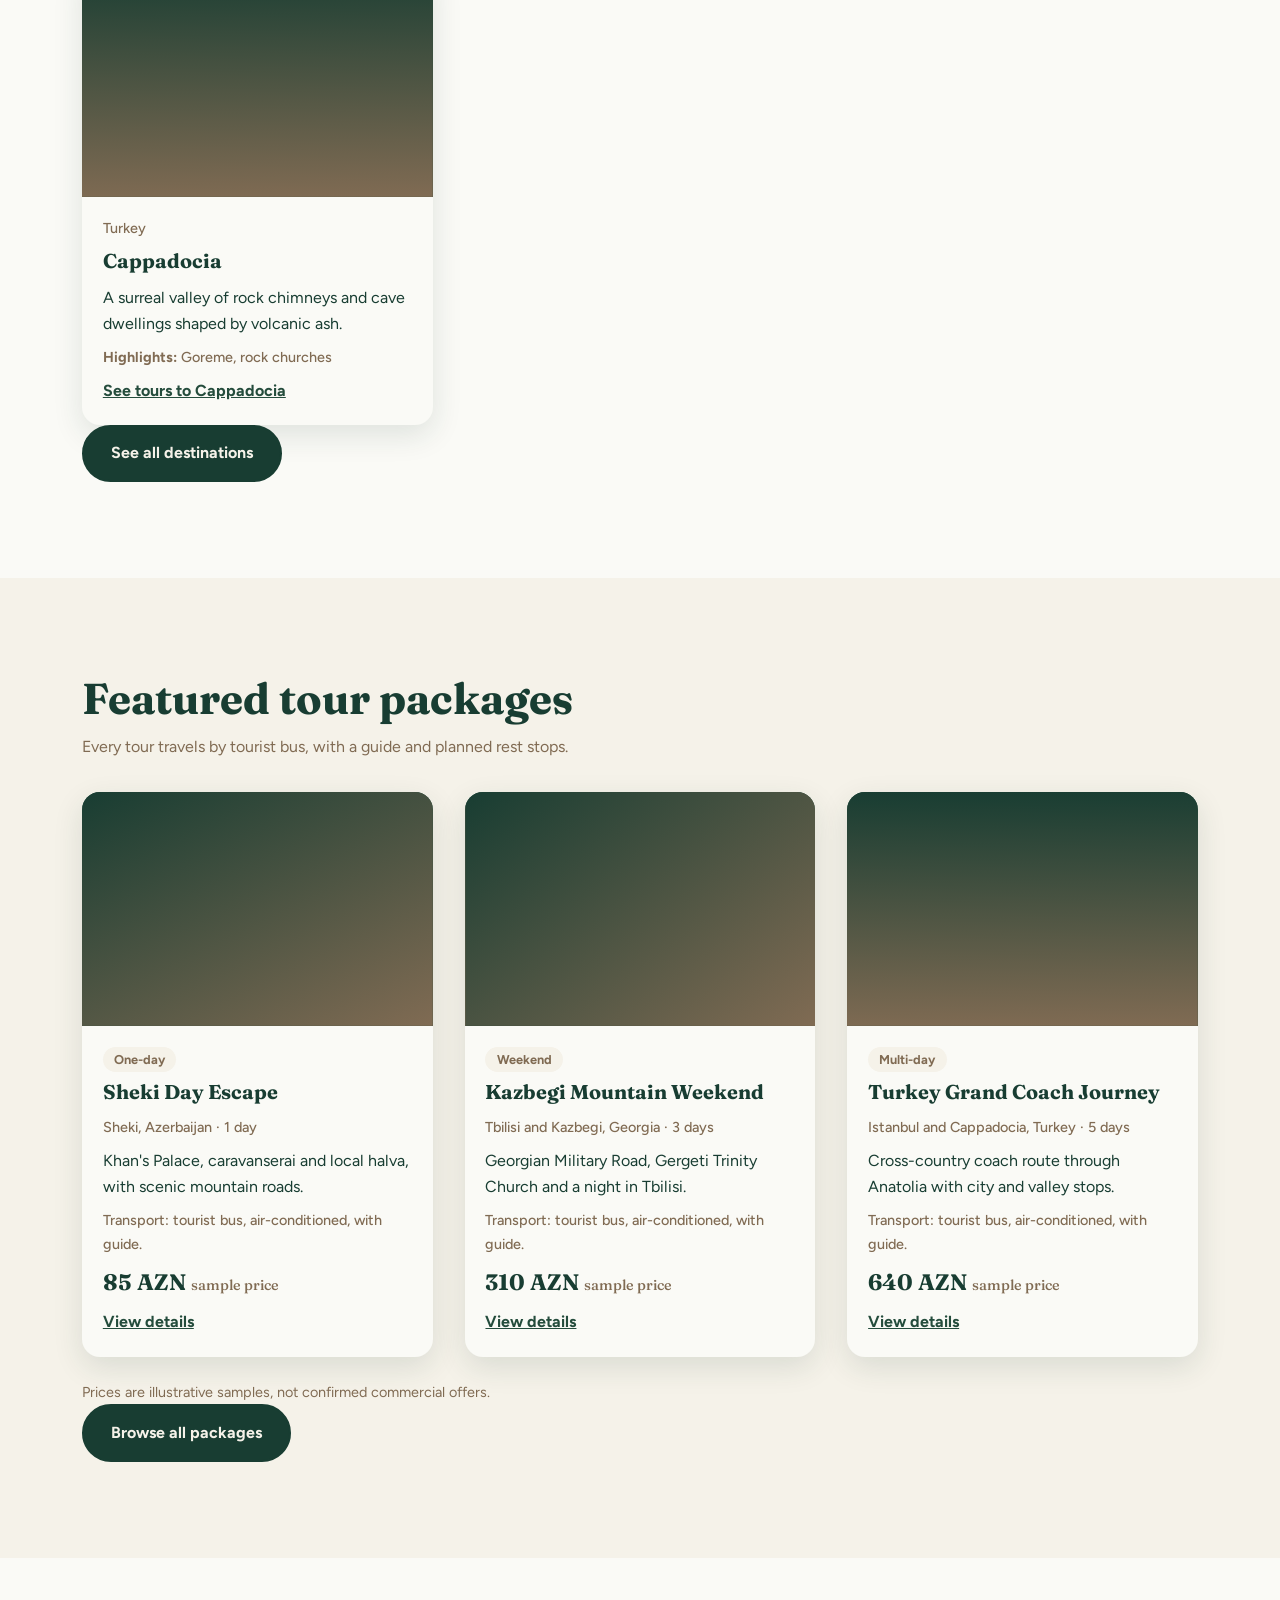
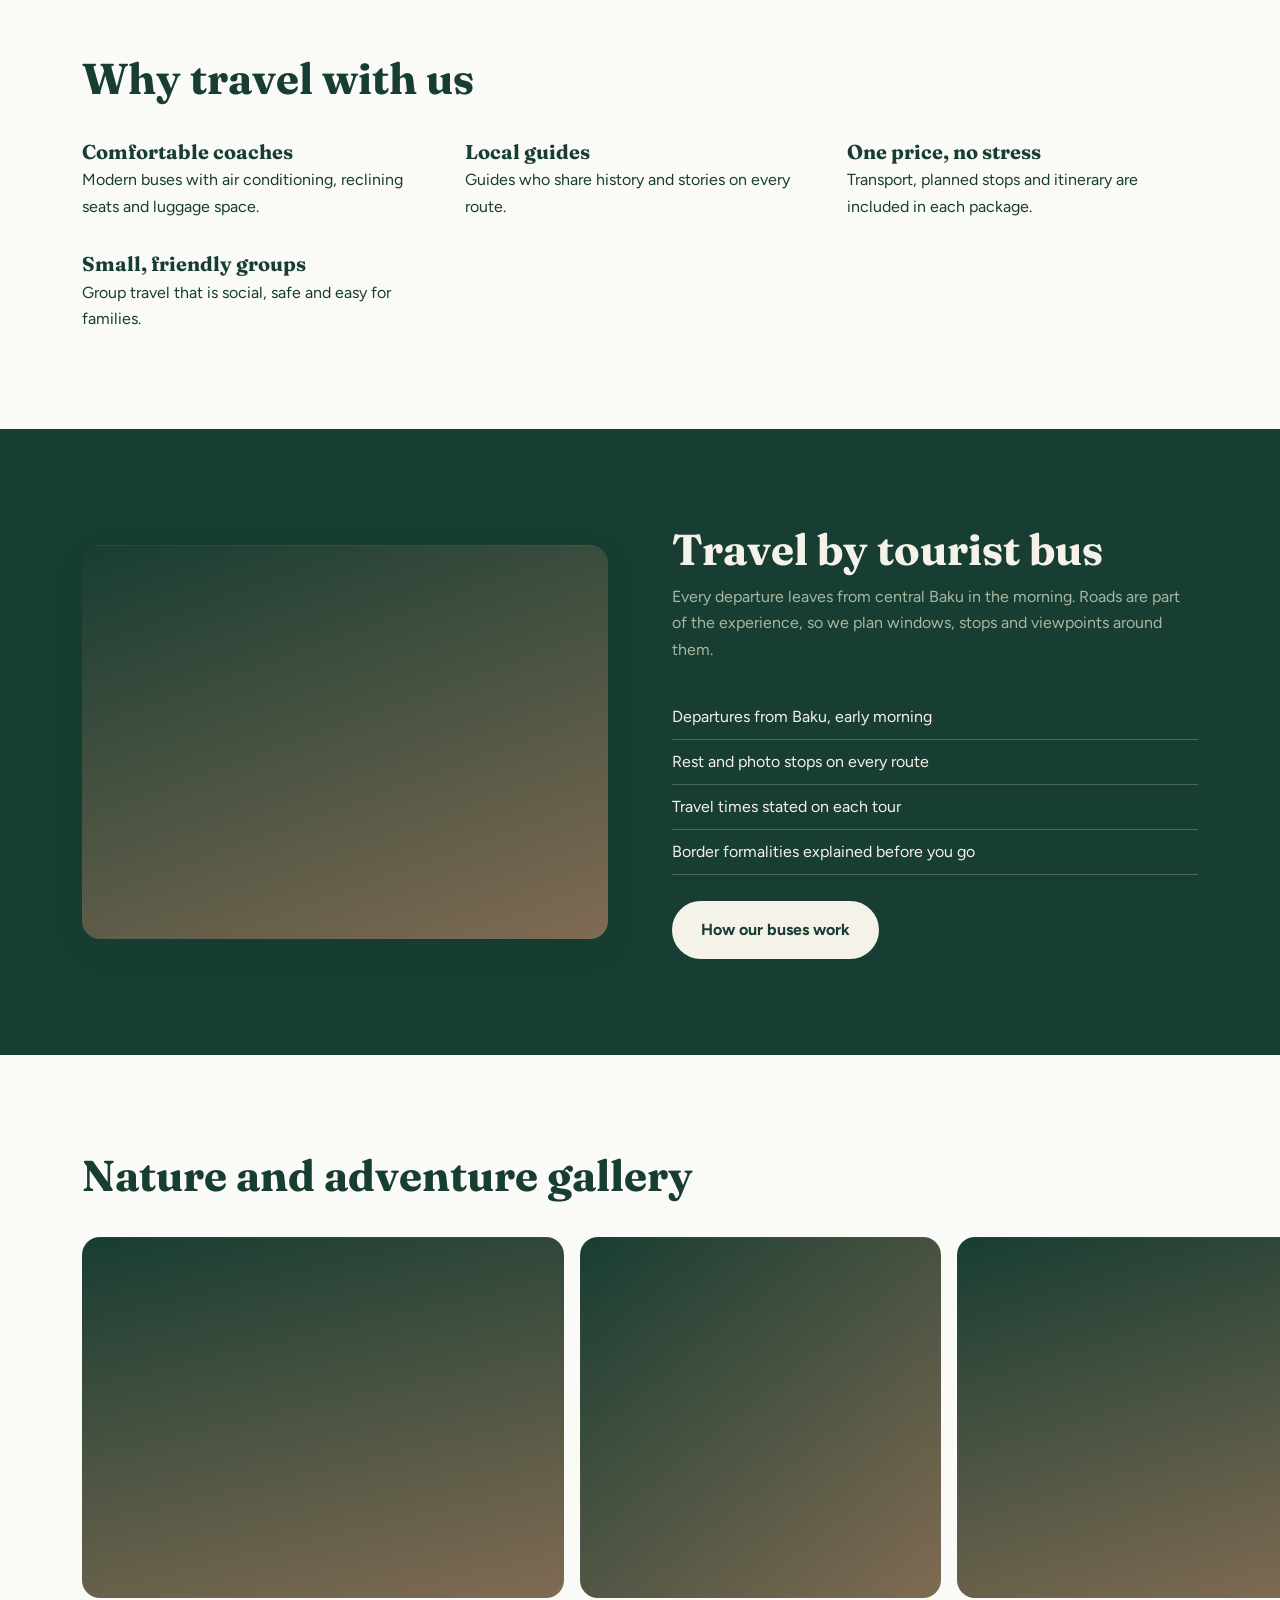
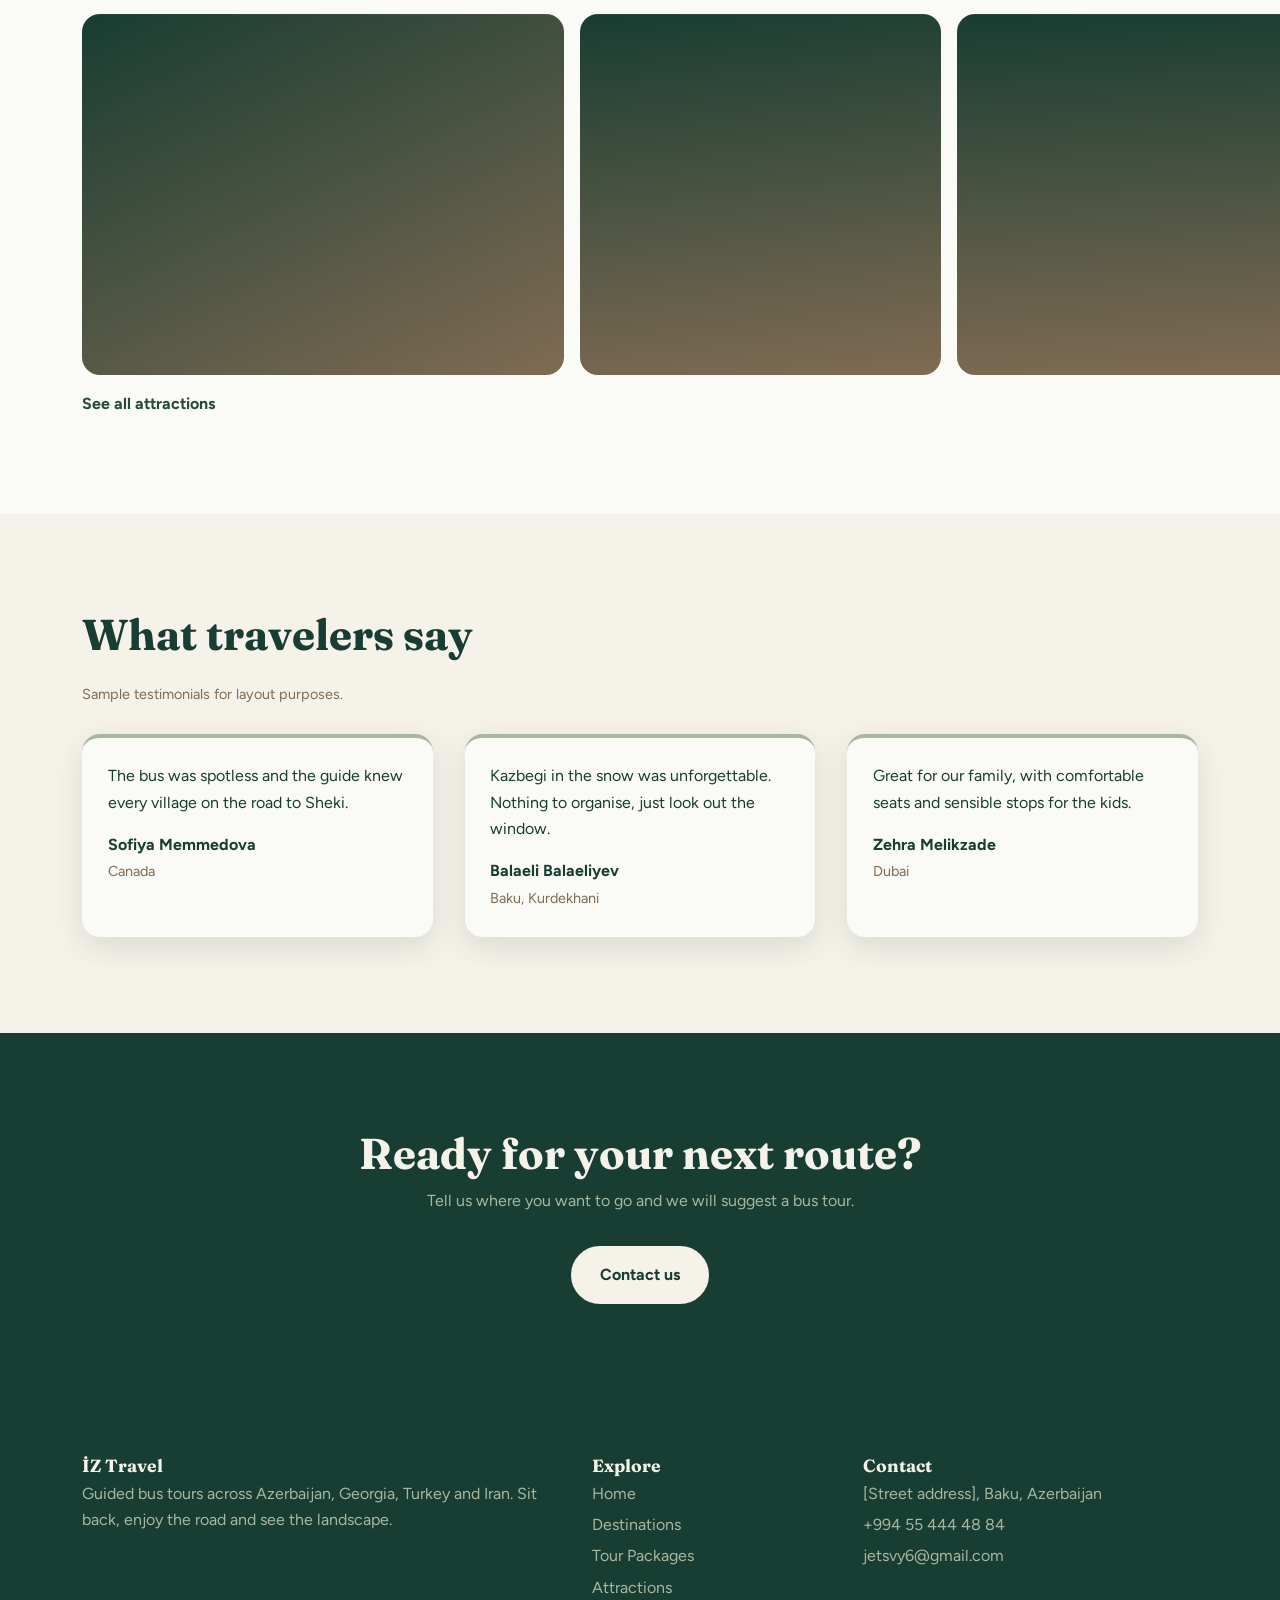
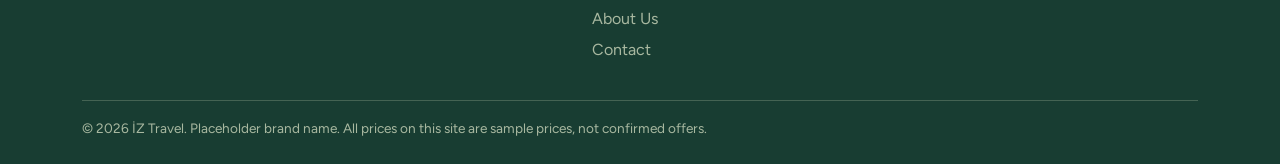
==== commit ef26c5e4: "Update index.html" ====
--- a/index.html
+++ b/index.html
@@ -49,9 +49,9 @@
 <div class="img-uzungol" role="img" aria-label="Uzungol Lake"></div><div class="img-gobustan" role="img" aria-label="Gobustan rock landscape"></div><div class="img-batumi" role="img" aria-label="Batumi seafront"></div>
 </div><p><a class="back" href="attractions.html">See all attractions</a></p></div></section>
 <section class="section alt"><div class="wrap"><h2>What travelers say</h2><p class="note">Sample testimonials for layout purposes.</p><br><div class="grid">
-<blockquote class="quote"><p>The bus was spotless and the guide knew every village on the road to Sheki.</p><strong>Sofiya Memmedova</strong><span>Baku</span></blockquote>
-<blockquote class="quote"><p>Kazbegi in the snow was unforgettable. Nothing to organise, just look out the window.</p><strong>Balaeli Balaeliyev</strong><span>Ganja</span></blockquote>
-<blockquote class="quote"><p>Great for our family, with comfortable seats and sensible stops for the kids.</p><strong>Zehra Melikzade</strong><span>Sumqayit</span></blockquote>
+<blockquote class="quote"><p>The bus was spotless and the guide knew every village on the road to Sheki.</p><strong>Sofiya Memmedova</strong><span>Canada</span></blockquote>
+<blockquote class="quote"><p>Kazbegi in the snow was unforgettable. Nothing to organise, just look out the window.</p><strong>Balaeli Balaeliyev</strong><span>Baku, Kurdekhani</span></blockquote>
+<blockquote class="quote"><p>Great for our family, with comfortable seats and sensible stops for the kids.</p><strong>Zehra Melikzade</strong><span>Dubai</span></blockquote>
 </div></div></section>
 <section class="section dark cta"><div class="wrap"><h2>Ready for your next route?</h2><p class="lead">Tell us where you want to go and we will suggest a bus tour.</p><a class="btn" href="contact.html">Contact us</a></div></section>
 </main>
